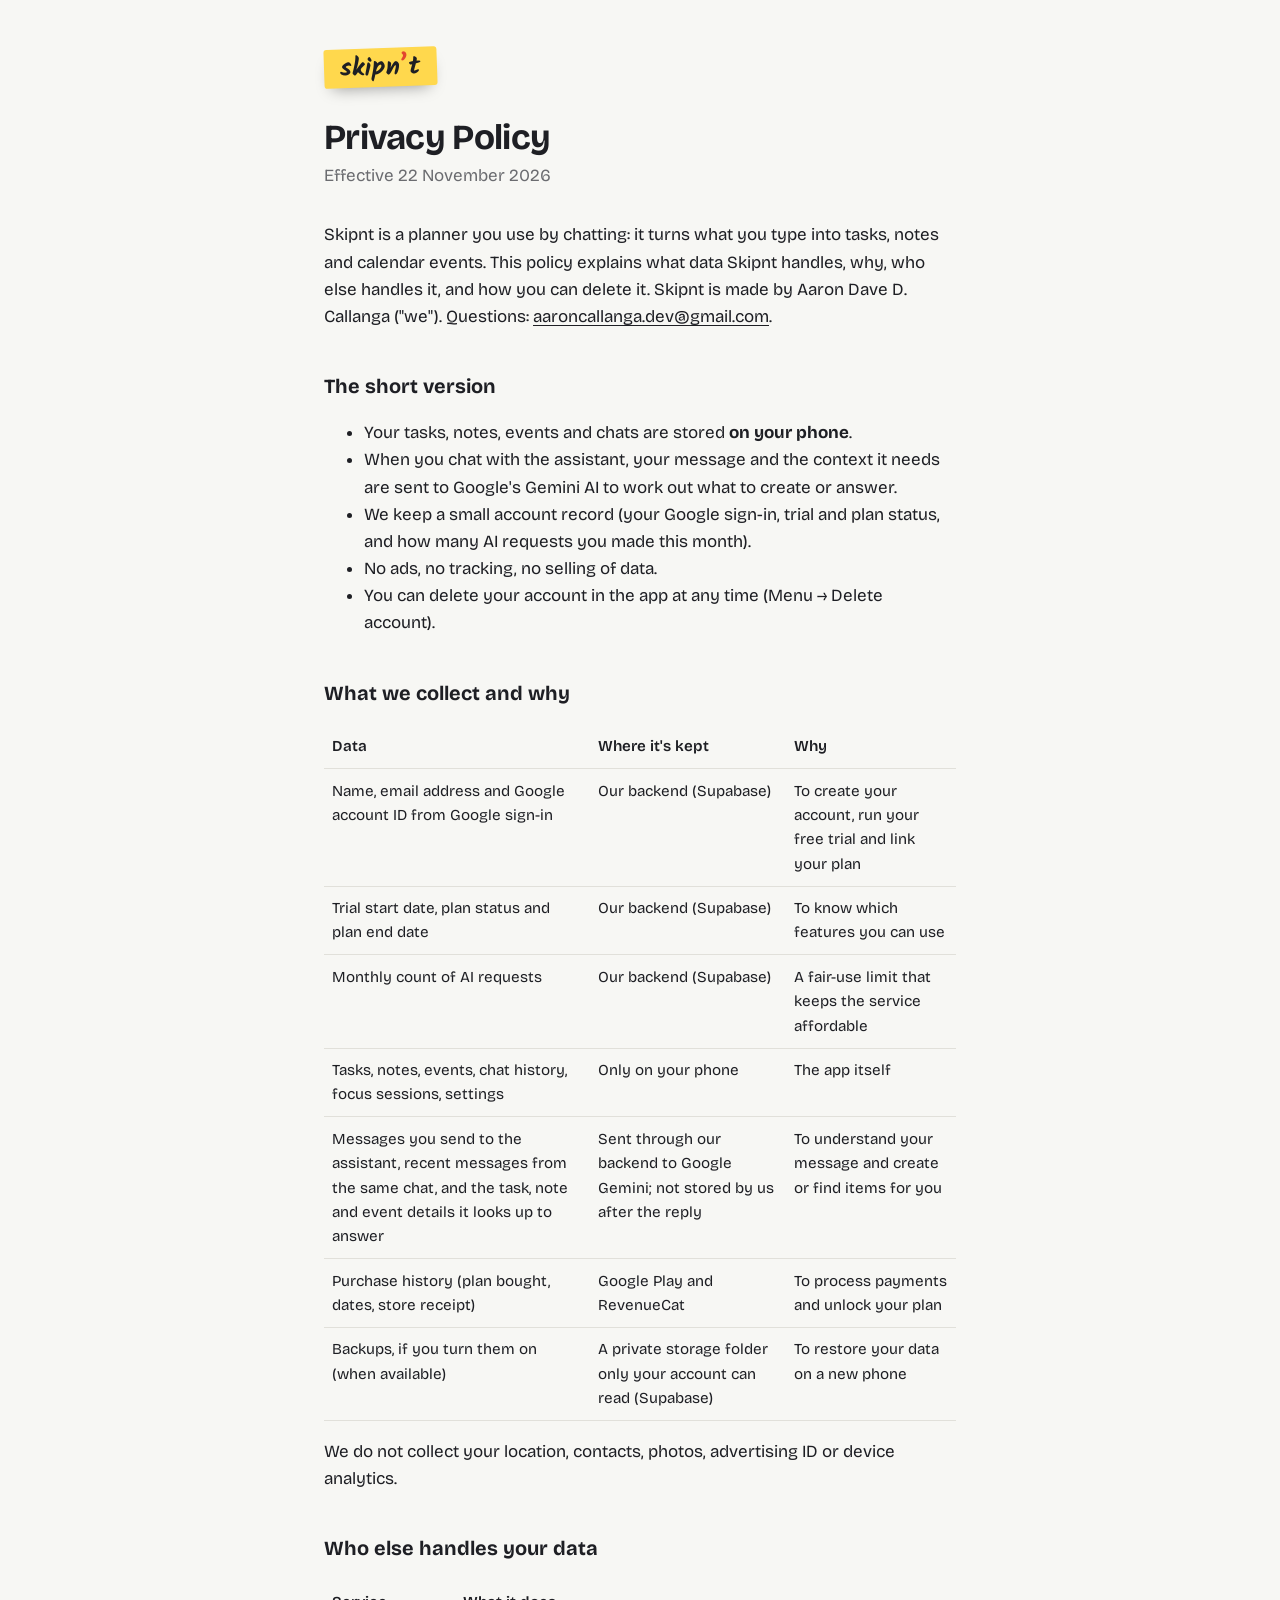
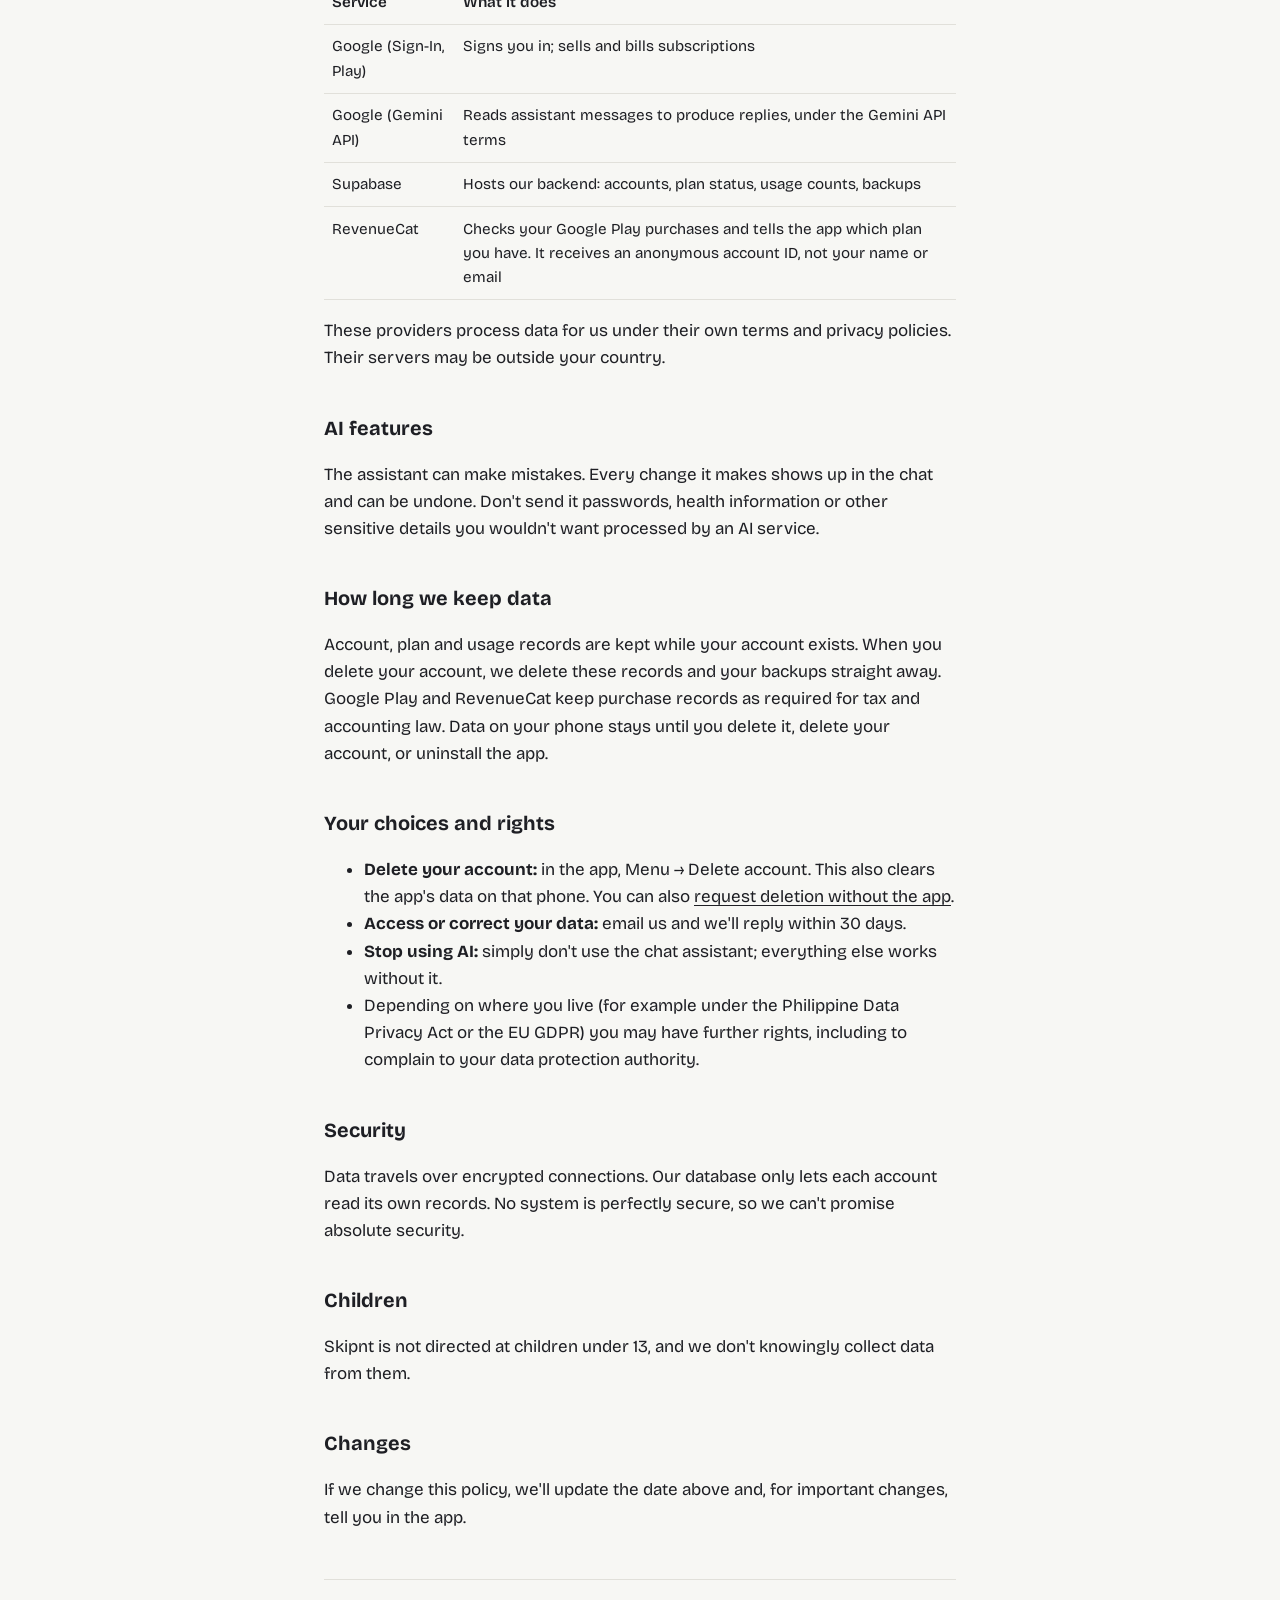
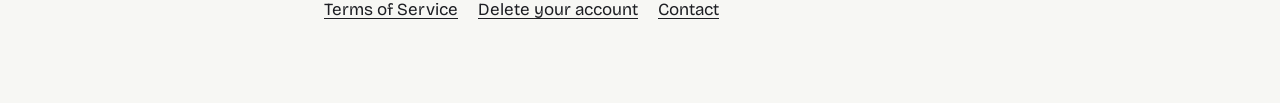
==== privacy.html @ 3ee0dfa0 "docs: skipnt privacy policy, terms and account deletion pages Co-Authored-By: Claude Opus 5.5 <norep" ====
<!doctype html>
<html lang="en">
<head>
<meta charset="utf-8">
<meta name="viewport" content="width=device-width, initial-scale=1">
<title>Privacy Policy · Skipnt</title>
<link rel="stylesheet" href="style.css">
</head>
<body>
<main>
<a class="mark" href="index.html">skipn<span>’</span>t</a>
<h1>Privacy Policy</h1>
<p class="date">Effective 22 November 2026</p>

<p>Skipnt is a planner you use by chatting: it turns what you type into tasks, notes and calendar events. This policy explains what data Skipnt handles, why, who else handles it, and how you can delete it. Skipnt is made by Aaron Dave D. Callanga ("we"). Questions: <a href="mailto:aaroncallanga.dev@gmail.com">aaroncallanga.dev@gmail.com</a>.</p>

<h2>The short version</h2>
<ul>
  <li>Your tasks, notes, events and chats are stored <strong>on your phone</strong>.</li>
  <li>When you chat with the assistant, your message and the context it needs are sent to Google's Gemini AI to work out what to create or answer.</li>
  <li>We keep a small account record (your Google sign-in, trial and plan status, and how many AI requests you made this month).</li>
  <li>No ads, no tracking, no selling of data.</li>
  <li>You can delete your account in the app at any time (Menu → Delete account).</li>
</ul>

<h2>What we collect and why</h2>
<table>
  <tr><th>Data</th><th>Where it's kept</th><th>Why</th></tr>
  <tr><td>Name, email address and Google account ID from Google sign-in</td><td>Our backend (Supabase)</td><td>To create your account, run your free trial and link your plan</td></tr>
  <tr><td>Trial start date, plan status and plan end date</td><td>Our backend (Supabase)</td><td>To know which features you can use</td></tr>
  <tr><td>Monthly count of AI requests</td><td>Our backend (Supabase)</td><td>A fair-use limit that keeps the service affordable</td></tr>
  <tr><td>Tasks, notes, events, chat history, focus sessions, settings</td><td>Only on your phone</td><td>The app itself</td></tr>
  <tr><td>Messages you send to the assistant, recent messages from the same chat, and the task, note and event details it looks up to answer</td><td>Sent through our backend to Google Gemini; not stored by us after the reply</td><td>To understand your message and create or find items for you</td></tr>
  <tr><td>Purchase history (plan bought, dates, store receipt)</td><td>Google Play and RevenueCat</td><td>To process payments and unlock your plan</td></tr>
  <tr><td>Backups, if you turn them on (when available)</td><td>A private storage folder only your account can read (Supabase)</td><td>To restore your data on a new phone</td></tr>
</table>
<p>We do not collect your location, contacts, photos, advertising ID or device analytics.</p>

<h2>Who else handles your data</h2>
<table>
  <tr><th>Service</th><th>What it does</th></tr>
  <tr><td>Google (Sign-In, Play)</td><td>Signs you in; sells and bills subscriptions</td></tr>
  <tr><td>Google (Gemini API)</td><td>Reads assistant messages to produce replies, under the Gemini API terms</td></tr>
  <tr><td>Supabase</td><td>Hosts our backend: accounts, plan status, usage counts, backups</td></tr>
  <tr><td>RevenueCat</td><td>Checks your Google Play purchases and tells the app which plan you have. It receives an anonymous account ID, not your name or email</td></tr>
</table>
<p>These providers process data for us under their own terms and privacy policies. Their servers may be outside your country.</p>

<h2>AI features</h2>
<p>The assistant can make mistakes. Every change it makes shows up in the chat and can be undone. Don't send it passwords, health information or other sensitive details you wouldn't want processed by an AI service.</p>

<h2>How long we keep data</h2>
<p>Account, plan and usage records are kept while your account exists. When you delete your account, we delete these records and your backups straight away. Google Play and RevenueCat keep purchase records as required for tax and accounting law. Data on your phone stays until you delete it, delete your account, or uninstall the app.</p>

<h2>Your choices and rights</h2>
<ul>
  <li><strong>Delete your account:</strong> in the app, Menu → Delete account. This also clears the app's data on that phone. You can also <a href="delete-account.html">request deletion without the app</a>.</li>
  <li><strong>Access or correct your data:</strong> email us and we'll reply within 30 days.</li>
  <li><strong>Stop using AI:</strong> simply don't use the chat assistant; everything else works without it.</li>
  <li>Depending on where you live (for example under the Philippine Data Privacy Act or the EU GDPR) you may have further rights, including to complain to your data protection authority.</li>
</ul>

<h2>Security</h2>
<p>Data travels over encrypted connections. Our database only lets each account read its own records. No system is perfectly secure, so we can't promise absolute security.</p>

<h2>Children</h2>
<p>Skipnt is not directed at children under 13, and we don't knowingly collect data from them.</p>

<h2>Changes</h2>
<p>If we change this policy, we'll update the date above and, for important changes, tell you in the app.</p>

<nav><a href="terms.html">Terms of Service</a><a href="delete-account.html">Delete your account</a><a href="mailto:aaroncallanga.dev@gmail.com">Contact</a></nav>
</main>
</body>
</html>
---- style.css ----
/* Skipnt legal pages: paper ground, ink type, one sticky for the header */
@import url('https://fonts.googleapis.com/css2?family=Bricolage+Grotesque:wght@400;600;800&family=Kalam:wght@700&display=swap');
:root { --ground: #F7F7F4; --ink: #1E1F24; --muted: #6B6C70; --line: #E1E0DA; --yellow: #FFD84D; --red: #E2462F; }
* { box-sizing: border-box; }
body { margin: 0; background: var(--ground); color: var(--ink); font: 17px/1.6 'Bricolage Grotesque', system-ui, sans-serif; }
main { max-width: 42rem; margin: 0 auto; padding: 3rem 1.25rem 5rem; }
.mark { display: inline-block; background: var(--yellow); padding: .35rem 1rem .2rem; transform: rotate(-2deg); box-shadow: 0 8px 16px -8px #0006; border-radius: 3px; font: 700 1.6rem/1.2 Kalam, cursive; text-decoration: none; color: var(--ink); }
.mark span { color: var(--red); }
h1 { font-size: 2.2rem; line-height: 1.1; letter-spacing: -.02em; margin: 2rem 0 .25rem; }
h2 { font-size: 1.25rem; margin: 2.5rem 0 .5rem; }
.date { color: var(--muted); margin: 0 0 2rem; }
table { width: 100%; border-collapse: collapse; margin: 1rem 0; font-size: .95rem; }
th, td { text-align: left; vertical-align: top; padding: .6rem .5rem; border-bottom: 1px solid var(--line); }
th { font-weight: 600; }
a { color: var(--ink); text-underline-offset: 3px; }
nav { margin-top: 3rem; padding-top: 1rem; border-top: 1px solid var(--line); display: flex; gap: 1.25rem; flex-wrap: wrap; }
.note { background: #fff; border: 2px dashed var(--line); border-radius: 8px; padding: .75rem 1rem; }
::selection { background: var(--yellow); }
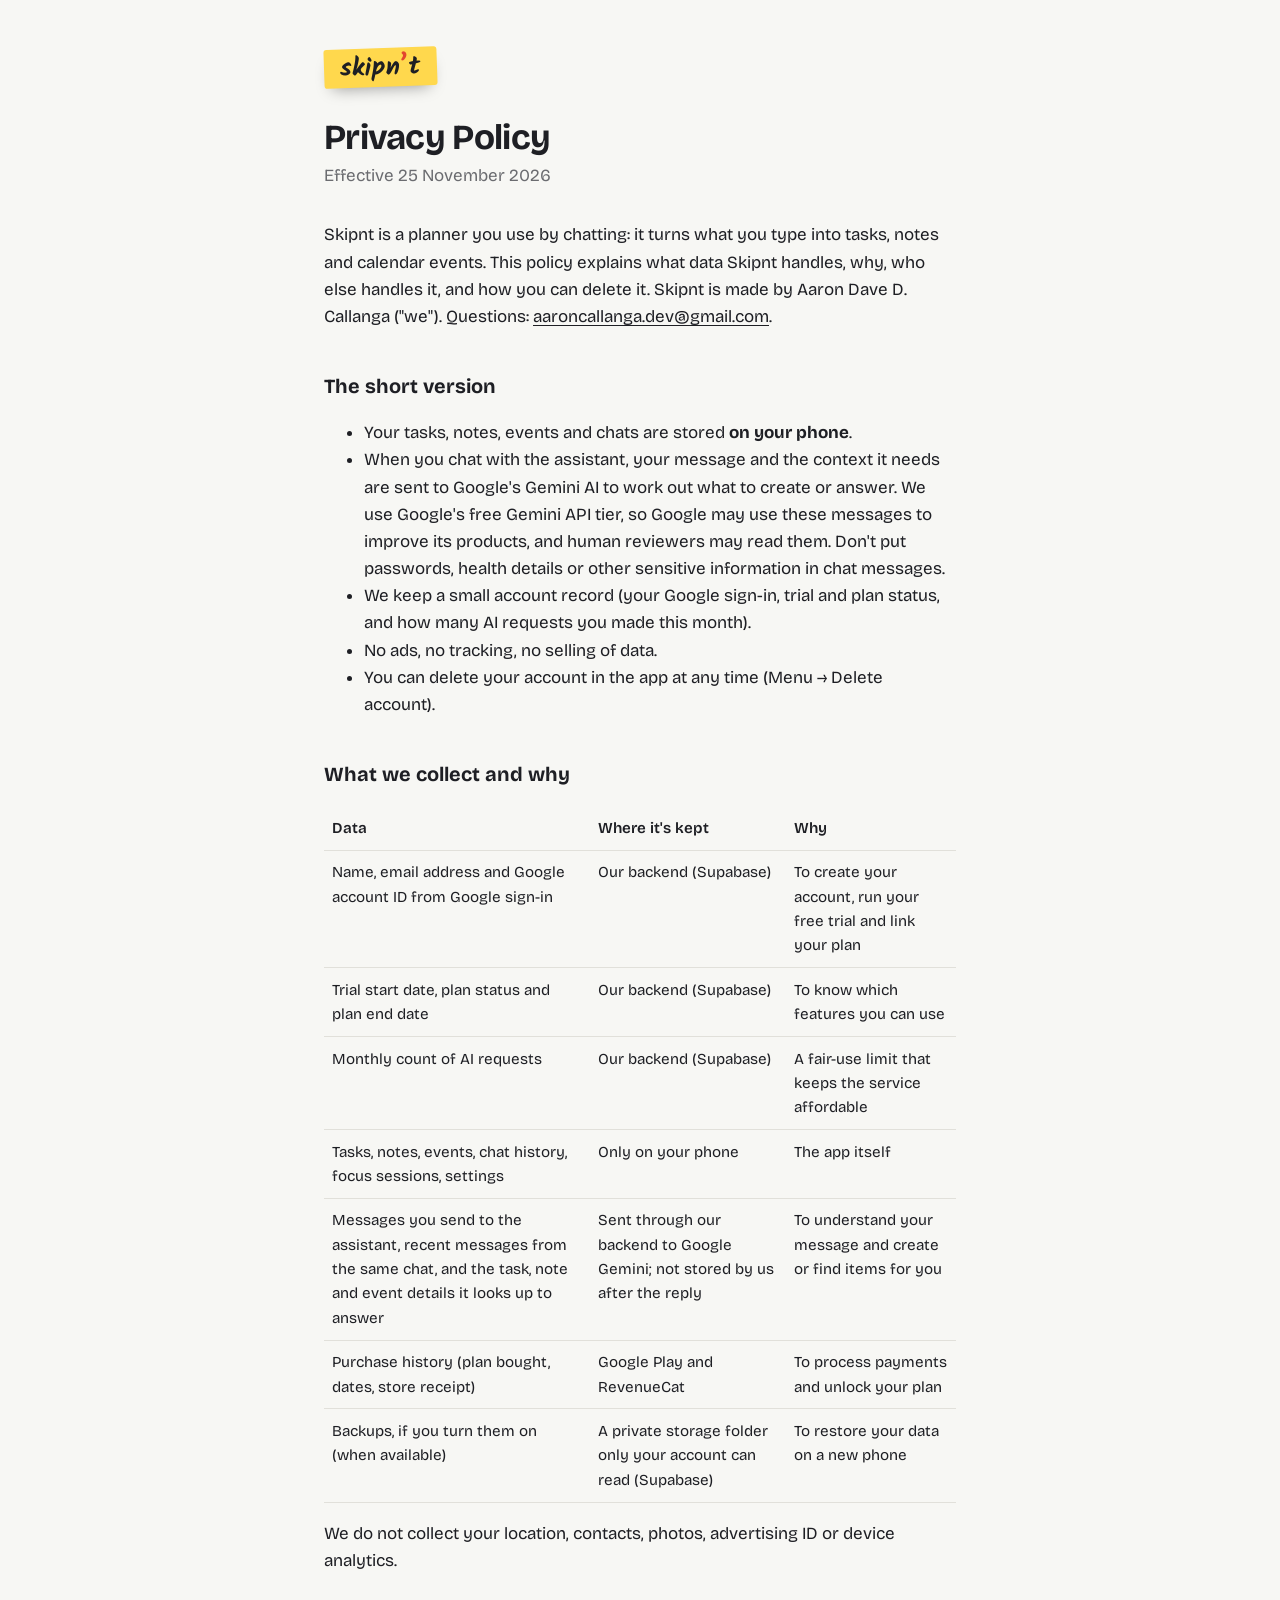
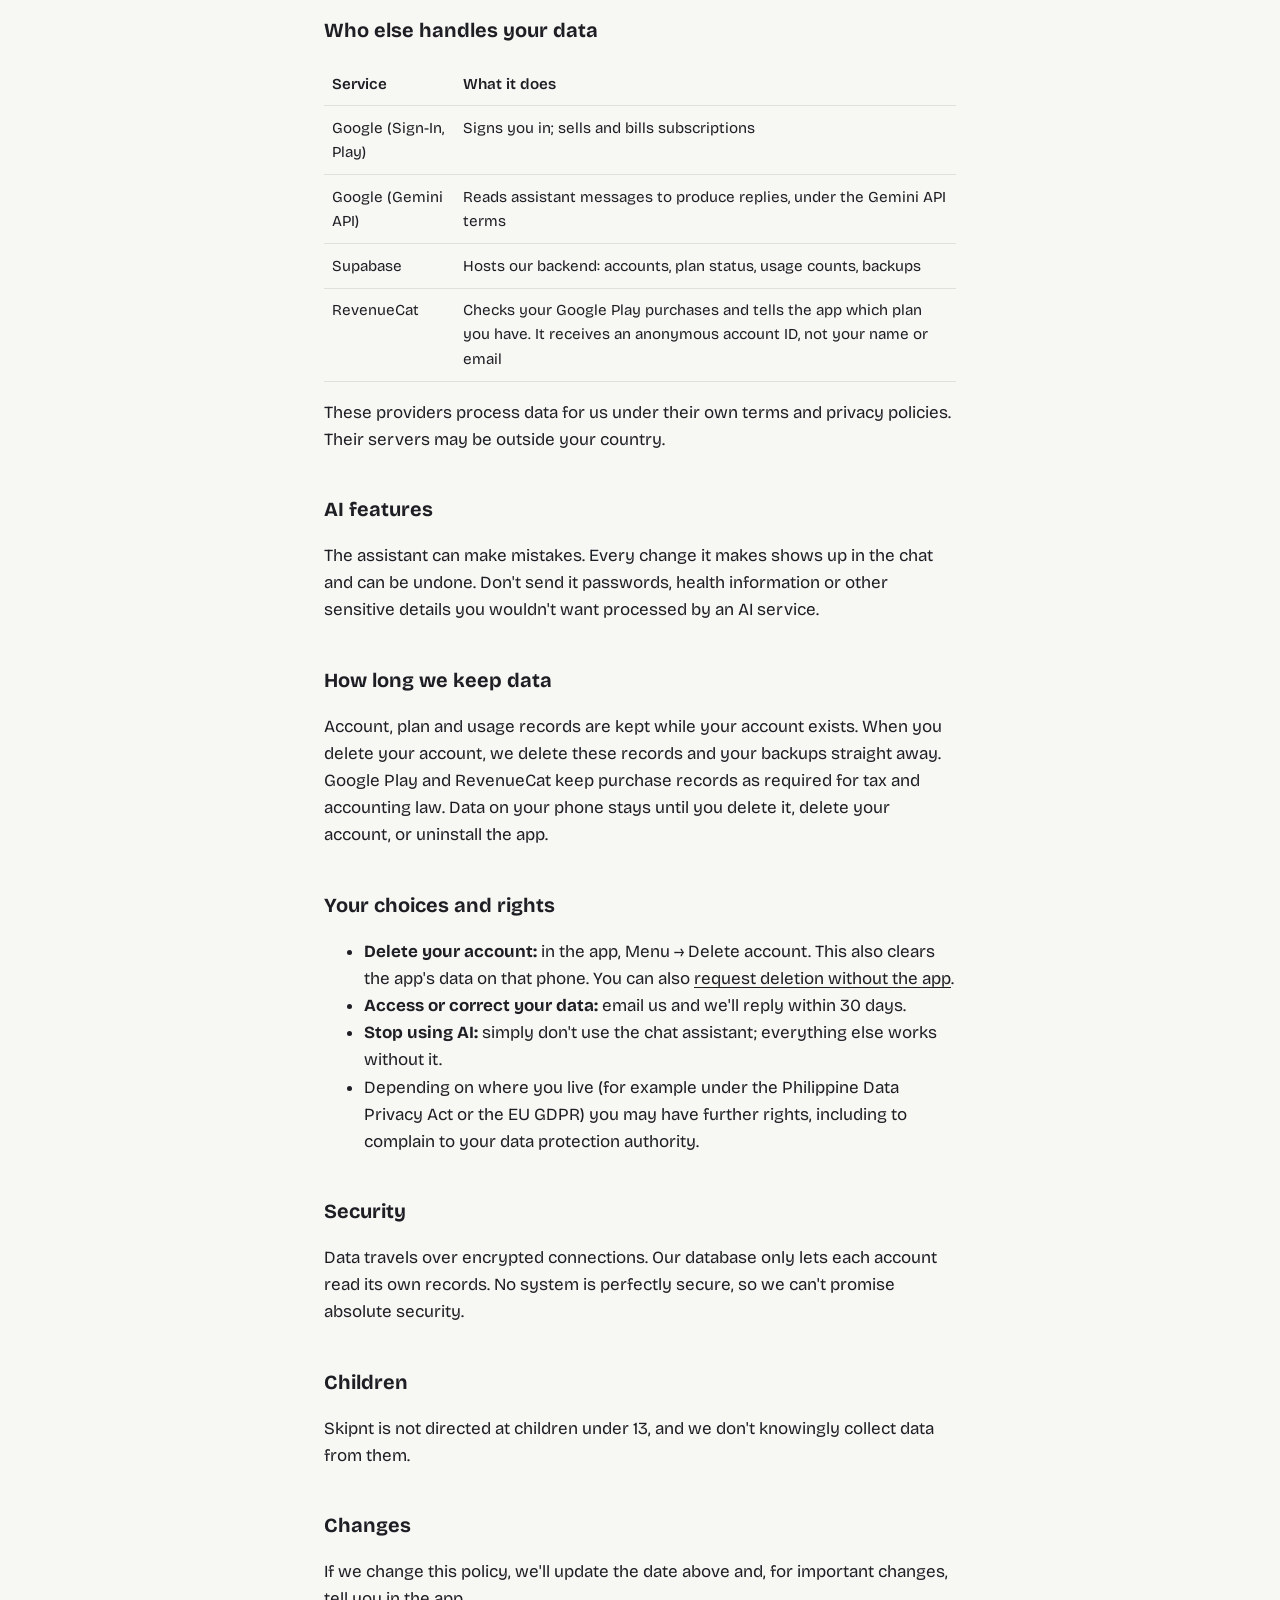
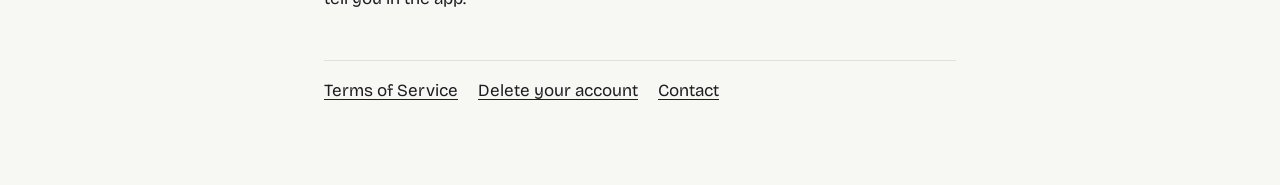
==== commit 7a657ad3: "docs: disclose gemini free tier data use in privacy policy Co-Authored-By: Claude Opus 5.5 <noreply@" ====
--- a/privacy.html
+++ b/privacy.html
@@ -10,14 +10,14 @@
 <main>
 <a class="mark" href="index.html">skipn<span>’</span>t</a>
 <h1>Privacy Policy</h1>
-<p class="date">Effective 22 November 2026</p>
+<p class="date">Effective 25 November 2026</p>
 
 <p>Skipnt is a planner you use by chatting: it turns what you type into tasks, notes and calendar events. This policy explains what data Skipnt handles, why, who else handles it, and how you can delete it. Skipnt is made by Aaron Dave D. Callanga ("we"). Questions: <a href="mailto:aaroncallanga.dev@gmail.com">aaroncallanga.dev@gmail.com</a>.</p>
 
 <h2>The short version</h2>
 <ul>
   <li>Your tasks, notes, events and chats are stored <strong>on your phone</strong>.</li>
-  <li>When you chat with the assistant, your message and the context it needs are sent to Google's Gemini AI to work out what to create or answer.</li>
+  <li>When you chat with the assistant, your message and the context it needs are sent to Google's Gemini AI to work out what to create or answer. We use Google's free Gemini API tier, so Google may use these messages to improve its products, and human reviewers may read them. Don't put passwords, health details or other sensitive information in chat messages.</li>
   <li>We keep a small account record (your Google sign-in, trial and plan status, and how many AI requests you made this month).</li>
   <li>No ads, no tracking, no selling of data.</li>
   <li>You can delete your account in the app at any time (Menu → Delete account).</li>
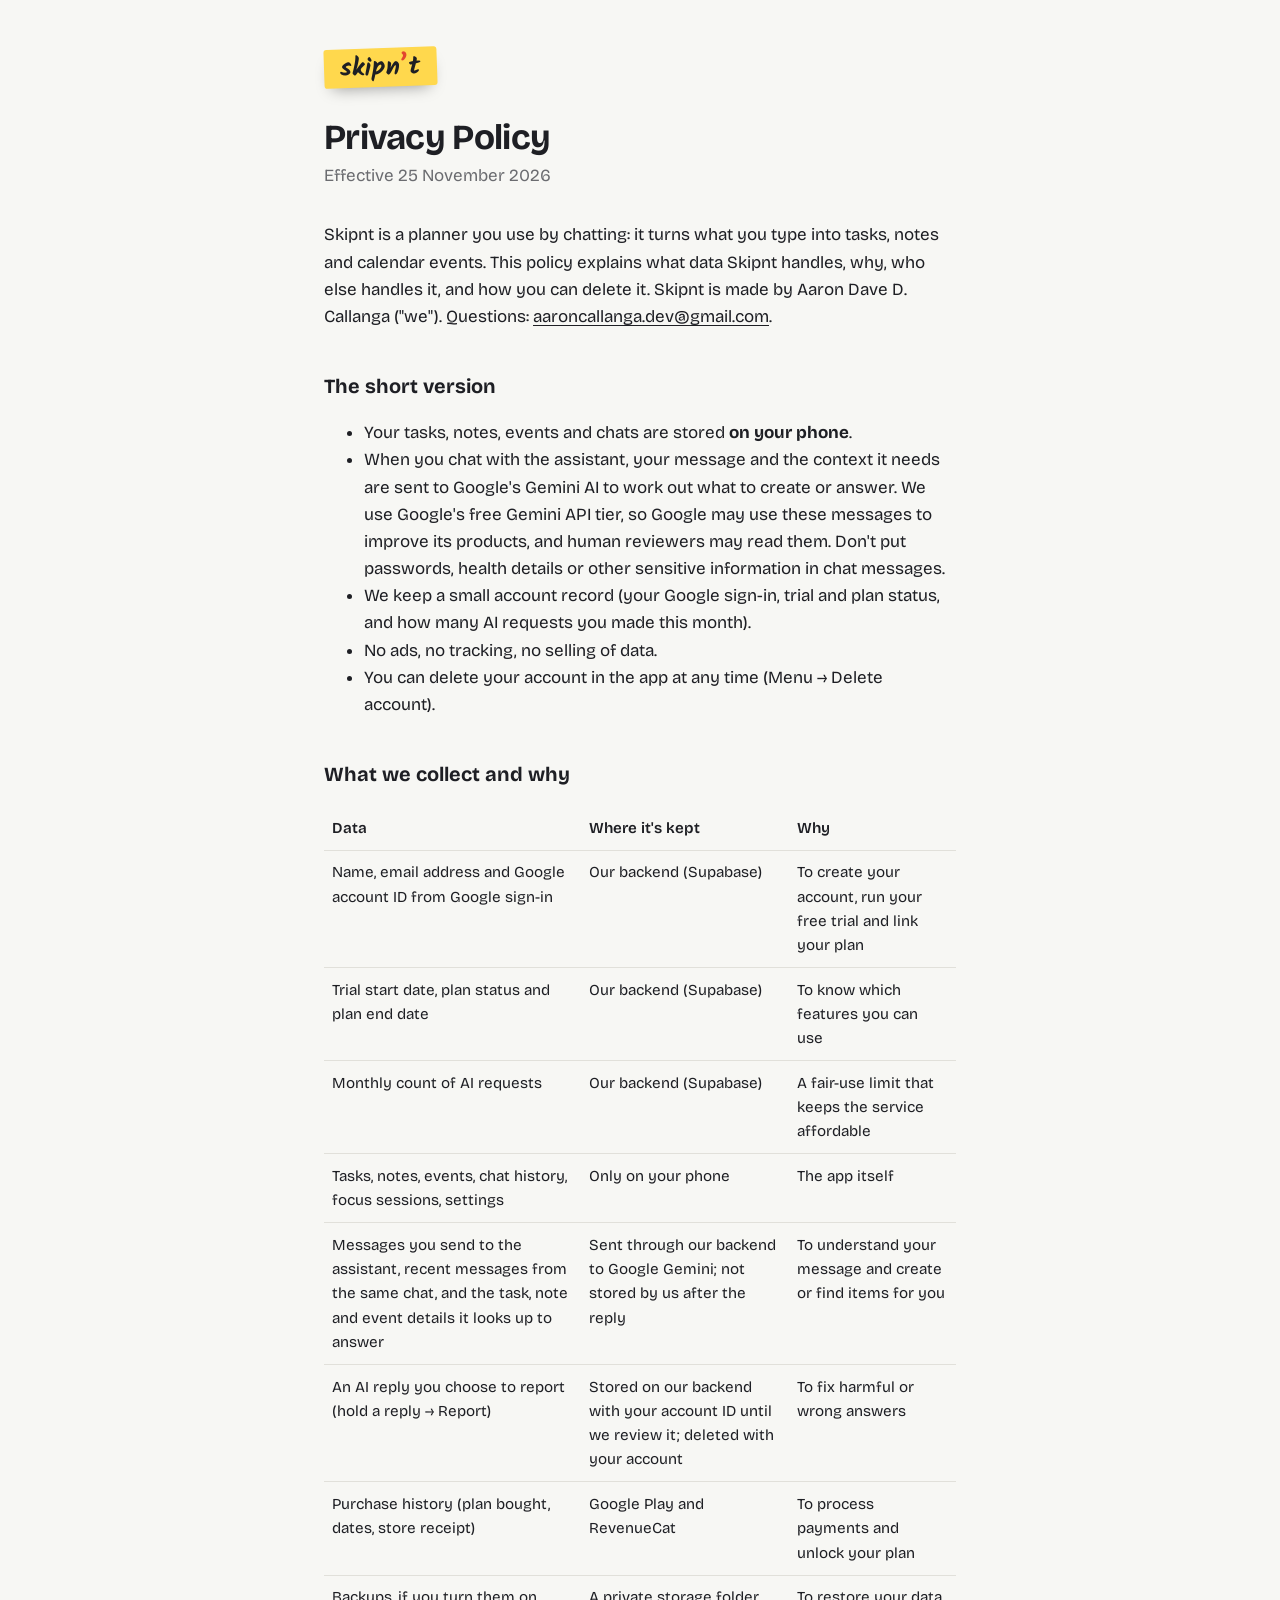
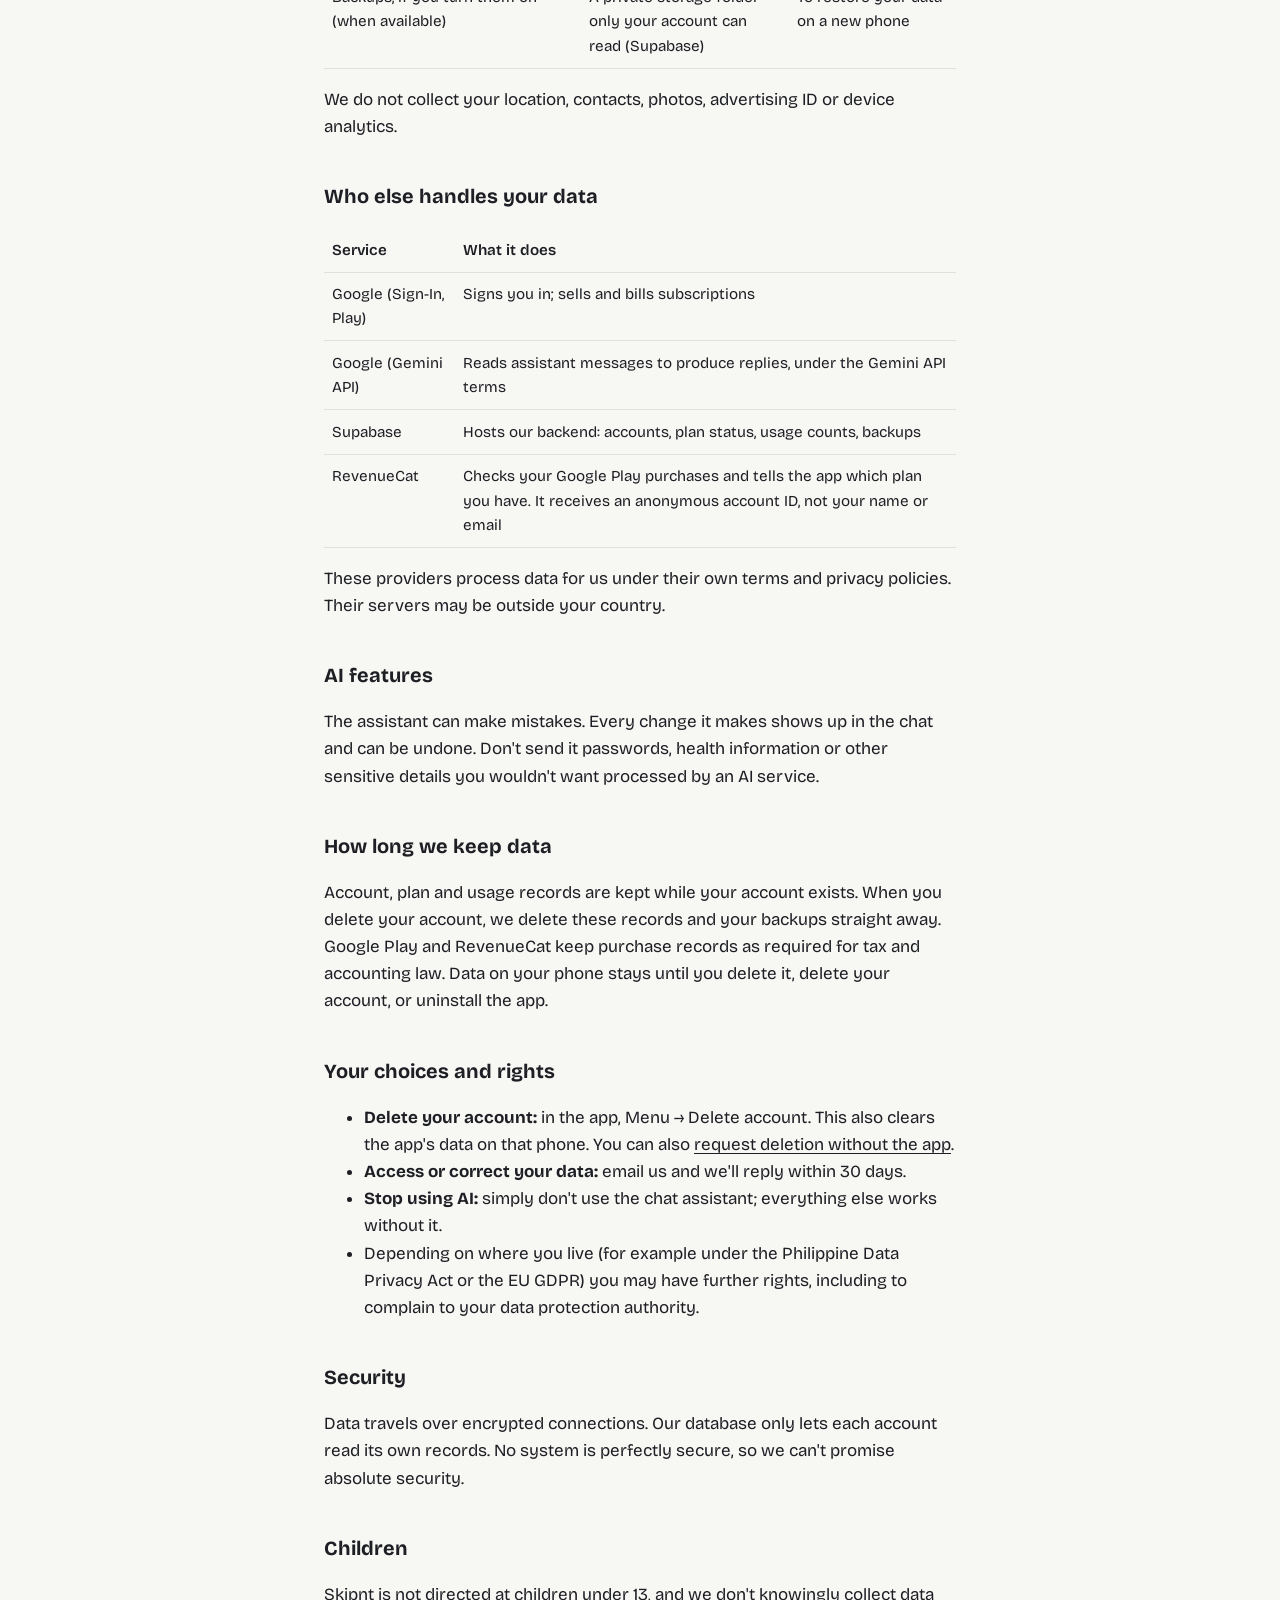
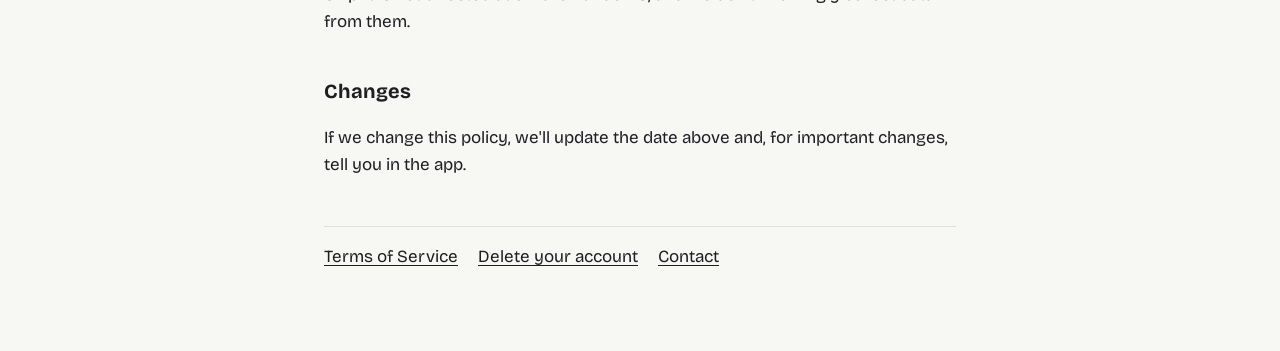
==== commit 62ad0478: "docs: list reported ai replies in privacy policy Co-Authored-By: Claude Opus 5.5 <noreply@anthropic." ====
--- a/privacy.html
+++ b/privacy.html
@@ -31,6 +31,7 @@
   <tr><td>Monthly count of AI requests</td><td>Our backend (Supabase)</td><td>A fair-use limit that keeps the service affordable</td></tr>
   <tr><td>Tasks, notes, events, chat history, focus sessions, settings</td><td>Only on your phone</td><td>The app itself</td></tr>
   <tr><td>Messages you send to the assistant, recent messages from the same chat, and the task, note and event details it looks up to answer</td><td>Sent through our backend to Google Gemini; not stored by us after the reply</td><td>To understand your message and create or find items for you</td></tr>
+  <tr><td>An AI reply you choose to report (hold a reply → Report)</td><td>Stored on our backend with your account ID until we review it; deleted with your account</td><td>To fix harmful or wrong answers</td></tr>
   <tr><td>Purchase history (plan bought, dates, store receipt)</td><td>Google Play and RevenueCat</td><td>To process payments and unlock your plan</td></tr>
   <tr><td>Backups, if you turn them on (when available)</td><td>A private storage folder only your account can read (Supabase)</td><td>To restore your data on a new phone</td></tr>
 </table>
